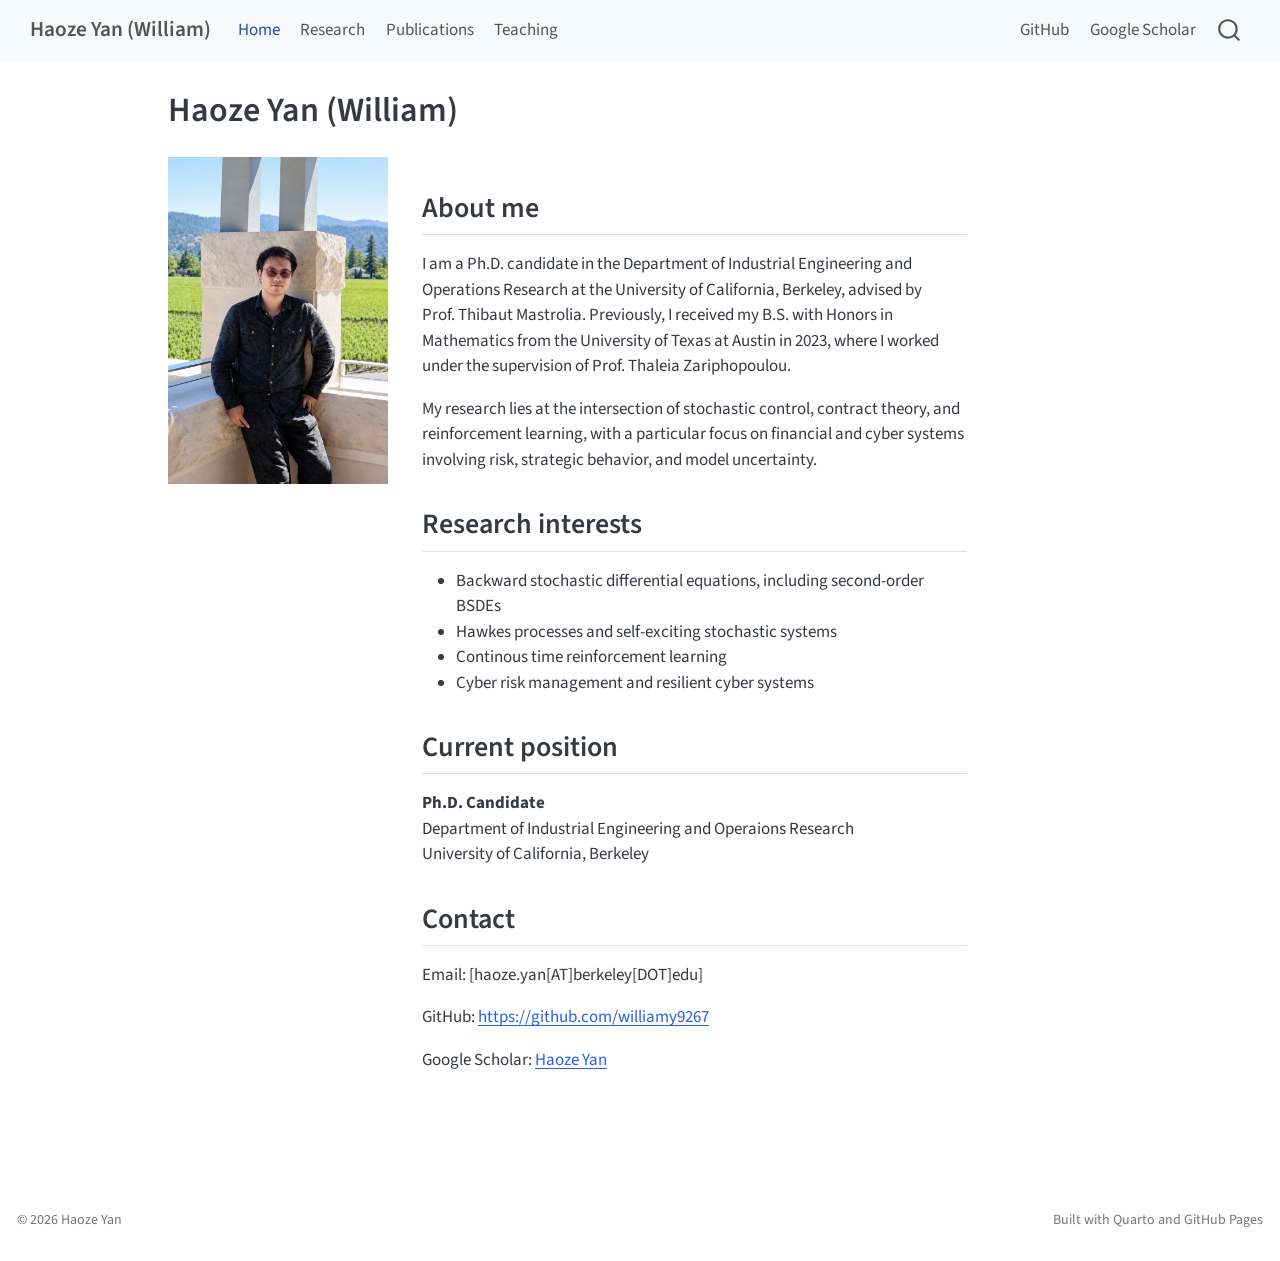
==== docs/index.html @ 3377d839 "Create Quarto academic website" ====
<!DOCTYPE html>
<html xmlns="http://www.w3.org/1999/xhtml" lang="en" xml:lang="en"><head>

<meta charset="utf-8">
<meta name="generator" content="quarto-1.9.38">

<meta name="viewport" content="width=device-width, initial-scale=1.0, user-scalable=yes">


<title>Haoze Yan (William)</title>
<style>
/* Default styles provided by pandoc.
** See https://pandoc.org/MANUAL.html#variables-for-html for config info.
*/
code{white-space: pre-wrap;}
span.smallcaps{font-variant: small-caps;}
div.columns{display: flex; gap: min(4vw, 1.5em);}
div.column{flex: auto; overflow-x: auto;}
div.hanging-indent{margin-left: 1.5em; text-indent: -1.5em;}
ul.task-list{list-style: none;}
ul.task-list li input[type="checkbox"] {
  width: 0.8em;
  margin: 0 0.8em 0.2em -1em; /* quarto-specific, see https://github.com/quarto-dev/quarto-cli/issues/4556 */ 
  vertical-align: middle;
}
</style>


<script src="site_libs/quarto-nav/quarto-nav.js"></script>
<script src="site_libs/quarto-nav/headroom.min.js"></script>
<script src="site_libs/clipboard/clipboard.min.js"></script>
<script src="site_libs/quarto-search/autocomplete.umd.js"></script>
<script src="site_libs/quarto-search/fuse.min.js"></script>
<script src="site_libs/quarto-search/quarto-search.js"></script>
<meta name="quarto:offset" content="./">
<script src="site_libs/quarto-html/quarto.js" type="module"></script>
<script src="site_libs/quarto-html/tabsets/tabsets.js" type="module"></script>
<script src="site_libs/quarto-html/popper.min.js"></script>
<script src="site_libs/quarto-html/tippy.umd.min.js"></script>
<script src="site_libs/quarto-html/anchor.min.js"></script>
<link href="site_libs/quarto-html/tippy.css" rel="stylesheet">
<link href="site_libs/quarto-html/quarto-syntax-highlighting-15634bcf2e68342d4ad2dfa704d543f6.css" rel="stylesheet" id="quarto-text-highlighting-styles">
<script src="site_libs/bootstrap/bootstrap.min.js"></script>
<link href="site_libs/bootstrap/bootstrap-icons.css" rel="stylesheet">
<link href="site_libs/bootstrap/bootstrap-a0f9fd0d421825b736dc1bbcbcba2219.min.css" rel="stylesheet" append-hash="true" id="quarto-bootstrap" data-mode="light">
<script id="quarto-search-options" type="application/json">{
  "location": "navbar",
  "copy-button": false,
  "collapse-after": 3,
  "panel-placement": "end",
  "type": "overlay",
  "limit": 50,
  "keyboard-shortcut": [
    "f",
    "/",
    "s"
  ],
  "show-item-context": false,
  "language": {
    "search-no-results-text": "No results",
    "search-matching-documents-text": "matching documents",
    "search-copy-link-title": "Copy link to search",
    "search-hide-matches-text": "Hide additional matches",
    "search-more-match-text": "more match in this document",
    "search-more-matches-text": "more matches in this document",
    "search-clear-button-title": "Clear",
    "search-text-placeholder": "",
    "search-detached-cancel-button-title": "Cancel",
    "search-submit-button-title": "Submit",
    "search-label": "Search"
  }
}</script>


<link rel="stylesheet" href="styles.css">
</head>

<body class="nav-fixed quarto-light">

<div id="quarto-search-results"></div>
  <header id="quarto-header" class="headroom fixed-top">
    <nav class="navbar navbar-expand-lg " data-bs-theme="dark">
      <div class="navbar-container container-fluid">
      <div class="navbar-brand-container mx-auto">
    <a class="navbar-brand" href="./index.html">
    <span class="navbar-title">Haoze Yan (William)</span>
    </a>
  </div>
            <div id="quarto-search" class="" title="Search"></div>
          <button class="navbar-toggler" type="button" data-bs-toggle="collapse" data-bs-target="#navbarCollapse" aria-controls="navbarCollapse" role="menu" aria-expanded="false" aria-label="Toggle navigation" onclick="if (window.quartoToggleHeadroom) { window.quartoToggleHeadroom(); }">
  <span class="navbar-toggler-icon"></span>
</button>
          <div class="collapse navbar-collapse" id="navbarCollapse">
            <ul class="navbar-nav navbar-nav-scroll me-auto">
  <li class="nav-item">
    <a class="nav-link active" href="./index.html" aria-current="page"> 
<span class="menu-text">Home</span></a>
  </li>  
  <li class="nav-item">
    <a class="nav-link" href="./research.html"> 
<span class="menu-text">Research</span></a>
  </li>  
  <li class="nav-item">
    <a class="nav-link" href="./publications.html"> 
<span class="menu-text">Publications</span></a>
  </li>  
  <li class="nav-item">
    <a class="nav-link" href="./teaching.html"> 
<span class="menu-text">Teaching</span></a>
  </li>  
</ul>
            <ul class="navbar-nav navbar-nav-scroll ms-auto">
  <li class="nav-item">
    <a class="nav-link" href="https://github.com/williamy9267"> 
<span class="menu-text">GitHub</span></a>
  </li>  
  <li class="nav-item">
    <a class="nav-link" href="https://scholar.google.com/citations?hl=en&amp;user=kVu8tmgAAAAJ"> 
<span class="menu-text">Google Scholar</span></a>
  </li>  
</ul>
          </div> <!-- /navcollapse -->
            <div class="quarto-navbar-tools">
</div>
      </div> <!-- /container-fluid -->
    </nav>
</header>
<!-- content -->
<div id="quarto-content" class="quarto-container page-columns page-rows-contents page-layout-article page-navbar">
<!-- sidebar -->
<!-- margin-sidebar -->
    <div id="quarto-margin-sidebar" class="sidebar margin-sidebar zindex-bottom">
        
    </div>
<!-- main -->
<main class="content" id="quarto-document-content">

<header id="title-block-header" class="quarto-title-block default">
<div class="quarto-title">
<h1 class="title">Haoze Yan (William)</h1>
</div>



<div class="quarto-title-meta">

    
  
    
  </div>
  


</header>


<div class="profile-container">
<div class="quarto-figure quarto-figure-center">
<figure class="figure">
<p><img src="images/website.jpg" class="img-fluid quarto-figure quarto-figure-center figure-img" alt="A photo of Haoze Yan" width="220"></p>
</figure>
</div>
<div class="profile-text">
<section id="about-me" class="level2">
<h2 class="anchored" data-anchor-id="about-me">About me</h2>
<p>I am a Ph.D.&nbsp;candidate in the Department of Industrial Engineering and Operations Research at the University of California, Berkeley, advised by Prof.&nbsp;Thibaut Mastrolia. Previously, I received my B.S. with Honors in Mathematics from the University of Texas at Austin in 2023, where I worked under the supervision of Prof.&nbsp;Thaleia Zariphopoulou.</p>
<p>My research lies at the intersection of stochastic control, contract theory, and reinforcement learning, with a particular focus on financial and cyber systems involving risk, strategic behavior, and model uncertainty.</p>
</section>
<section id="research-interests" class="level2">
<h2 class="anchored" data-anchor-id="research-interests">Research interests</h2>
<ul>
<li>Backward stochastic differential equations, including second-order BSDEs</li>
<li>Hawkes processes and self-exciting stochastic systems</li>
<li>Continous time reinforcement learning</li>
<li>Cyber risk management and resilient cyber systems</li>
</ul>
</section>
<section id="current-position" class="level2">
<h2 class="anchored" data-anchor-id="current-position">Current position</h2>
<p><strong>Ph.D.&nbsp;Candidate</strong><br>
Department of Industrial Engineering and Operaions Research<br>
University of California, Berkeley</p>
</section>
<section id="contact" class="level2">
<h2 class="anchored" data-anchor-id="contact">Contact</h2>
<p>Email: [haoze.yan[AT]berkeley[DOT]edu]</p>
<p>GitHub: <a href="https://github.com/williamy9267">https://github.com/williamy9267</a></p>
<p>Google Scholar: <a href="https://scholar.google.com/citations?hl=en&amp;user=kVu8tmgAAAAJ">Haoze Yan</a></p>
</section>
</div>
</div>



</main> <!-- /main -->
<script id="quarto-html-after-body" type="application/javascript">
  window.document.addEventListener("DOMContentLoaded", function (event) {
    const icon = "";
    const anchorJS = new window.AnchorJS();
    anchorJS.options = {
      placement: 'right',
      icon: icon
    };
    anchorJS.add('.anchored');
    const isCodeAnnotation = (el) => {
      for (const clz of el.classList) {
        if (clz.startsWith('code-annotation-')) {                     
          return true;
        }
      }
      return false;
    }
    const onCopySuccess = function(e) {
      // button target
      const button = e.trigger;
      // don't keep focus
      button.blur();
      // flash "checked"
      button.classList.add('code-copy-button-checked');
      var currentTitle = button.getAttribute("title");
      button.setAttribute("title", "Copied!");
      let tooltip;
      if (window.bootstrap) {
        button.setAttribute("data-bs-toggle", "tooltip");
        button.setAttribute("data-bs-placement", "left");
        button.setAttribute("data-bs-title", "Copied!");
        tooltip = new bootstrap.Tooltip(button, 
          { trigger: "manual", 
            customClass: "code-copy-button-tooltip",
            offset: [0, -8]});
        tooltip.show();    
      }
      setTimeout(function() {
        if (tooltip) {
          tooltip.hide();
          button.removeAttribute("data-bs-title");
          button.removeAttribute("data-bs-toggle");
          button.removeAttribute("data-bs-placement");
        }
        button.setAttribute("title", currentTitle);
        button.classList.remove('code-copy-button-checked');
      }, 1000);
      // clear code selection
      e.clearSelection();
    }
    const getTextToCopy = function(trigger) {
      const outerScaffold = trigger.parentElement.cloneNode(true);
      const codeEl = outerScaffold.querySelector('code');
      for (const childEl of codeEl.children) {
        if (isCodeAnnotation(childEl)) {
          childEl.remove();
        }
      }
      return codeEl.innerText;
    }
    const clipboard = new window.ClipboardJS('.code-copy-button:not([data-in-quarto-modal])', {
      text: getTextToCopy
    });
    clipboard.on('success', onCopySuccess);
    if (window.document.getElementById('quarto-embedded-source-code-modal')) {
      const clipboardModal = new window.ClipboardJS('.code-copy-button[data-in-quarto-modal]', {
        text: getTextToCopy,
        container: window.document.getElementById('quarto-embedded-source-code-modal')
      });
      clipboardModal.on('success', onCopySuccess);
    }
      var localhostRegex = new RegExp(/^(?:http|https):\/\/localhost\:?[0-9]*\//);
      var mailtoRegex = new RegExp(/^mailto:/);
        var filterRegex = new RegExp('/' + window.location.host + '/');
      var isInternal = (href) => {
          return filterRegex.test(href) || localhostRegex.test(href) || mailtoRegex.test(href);
      }
      // Inspect non-navigation links and adorn them if external
     var links = window.document.querySelectorAll('a[href]:not(.nav-link):not(.navbar-brand):not(.toc-action):not(.sidebar-link):not(.sidebar-item-toggle):not(.pagination-link):not(.no-external):not([aria-hidden]):not(.dropdown-item):not(.quarto-navigation-tool):not(.about-link)');
      for (var i=0; i<links.length; i++) {
        const link = links[i];
        if (!isInternal(link.href)) {
          // undo the damage that might have been done by quarto-nav.js in the case of
          // links that we want to consider external
          if (link.dataset.originalHref !== undefined) {
            link.href = link.dataset.originalHref;
          }
        }
      }
    function tippyHover(el, contentFn, onTriggerFn, onUntriggerFn) {
      const config = {
        allowHTML: true,
        maxWidth: 500,
        delay: 100,
        arrow: false,
        appendTo: function(el) {
            return el.parentElement;
        },
        interactive: true,
        interactiveBorder: 10,
        theme: 'quarto',
        placement: 'bottom-start',
      };
      if (contentFn) {
        config.content = contentFn;
      }
      if (onTriggerFn) {
        config.onTrigger = onTriggerFn;
      }
      if (onUntriggerFn) {
        config.onUntrigger = onUntriggerFn;
      }
      window.tippy(el, config); 
    }
    const noterefs = window.document.querySelectorAll('a[role="doc-noteref"]');
    for (var i=0; i<noterefs.length; i++) {
      const ref = noterefs[i];
      tippyHover(ref, function() {
        // use id or data attribute instead here
        let href = ref.getAttribute('data-footnote-href') || ref.getAttribute('href');
        try { href = new URL(href).hash; } catch {}
        const id = href.replace(/^#\/?/, "");
        const note = window.document.getElementById(id);
        if (note) {
          return note.innerHTML;
        } else {
          return "";
        }
      });
    }
    const xrefs = window.document.querySelectorAll('a.quarto-xref');
    const processXRef = (id, note) => {
      // Strip column container classes
      const stripColumnClz = (el) => {
        el.classList.remove("page-full", "page-columns");
        if (el.children) {
          for (const child of el.children) {
            stripColumnClz(child);
          }
        }
      }
      stripColumnClz(note)
      if (id === null || id.startsWith('sec-')) {
        // Special case sections, only their first couple elements
        const container = document.createElement("div");
        if (note.children && note.children.length > 2) {
          container.appendChild(note.children[0].cloneNode(true));
          for (let i = 1; i < note.children.length; i++) {
            const child = note.children[i];
            if (child.tagName === "P" && child.innerText === "") {
              continue;
            } else {
              container.appendChild(child.cloneNode(true));
              break;
            }
          }
          if (window.Quarto?.typesetMath) {
            window.Quarto.typesetMath(container);
          }
          return container.innerHTML
        } else {
          if (window.Quarto?.typesetMath) {
            window.Quarto.typesetMath(note);
          }
          return note.innerHTML;
        }
      } else {
        // Remove any anchor links if they are present
        const anchorLink = note.querySelector('a.anchorjs-link');
        if (anchorLink) {
          anchorLink.remove();
        }
        if (window.Quarto?.typesetMath) {
          window.Quarto.typesetMath(note);
        }
        if (note.classList.contains("callout")) {
          return note.outerHTML;
        } else {
          return note.innerHTML;
        }
      }
    }
    for (var i=0; i<xrefs.length; i++) {
      const xref = xrefs[i];
      tippyHover(xref, undefined, function(instance) {
        instance.disable();
        let url = xref.getAttribute('href');
        let hash = undefined; 
        if (url.startsWith('#')) {
          hash = url;
        } else {
          try { hash = new URL(url).hash; } catch {}
        }
        if (hash) {
          const id = hash.replace(/^#\/?/, "");
          const note = window.document.getElementById(id);
          if (note !== null) {
            try {
              const html = processXRef(id, note.cloneNode(true));
              instance.setContent(html);
            } finally {
              instance.enable();
              instance.show();
            }
          } else {
            // See if we can fetch this
            fetch(url.split('#')[0])
            .then(res => res.text())
            .then(html => {
              const parser = new DOMParser();
              const htmlDoc = parser.parseFromString(html, "text/html");
              const note = htmlDoc.getElementById(id);
              if (note !== null) {
                const html = processXRef(id, note);
                instance.setContent(html);
              } 
            }).finally(() => {
              instance.enable();
              instance.show();
            });
          }
        } else {
          // See if we can fetch a full url (with no hash to target)
          // This is a special case and we should probably do some content thinning / targeting
          fetch(url)
          .then(res => res.text())
          .then(html => {
            const parser = new DOMParser();
            const htmlDoc = parser.parseFromString(html, "text/html");
            const note = htmlDoc.querySelector('main.content');
            if (note !== null) {
              // This should only happen for chapter cross references
              // (since there is no id in the URL)
              // remove the first header
              if (note.children.length > 0 && note.children[0].tagName === "HEADER") {
                note.children[0].remove();
              }
              const html = processXRef(null, note);
              instance.setContent(html);
            } 
          }).finally(() => {
            instance.enable();
            instance.show();
          });
        }
      }, function(instance) {
      });
    }
        let selectedAnnoteEl;
        const selectorForAnnotation = ( cell, annotation) => {
          let cellAttr = 'data-code-cell="' + cell + '"';
          let lineAttr = 'data-code-annotation="' +  annotation + '"';
          const selector = 'span[' + cellAttr + '][' + lineAttr + ']';
          return selector;
        }
        const selectCodeLines = (annoteEl) => {
          const doc = window.document;
          const targetCell = annoteEl.getAttribute("data-target-cell");
          const targetAnnotation = annoteEl.getAttribute("data-target-annotation");
          const annoteSpan = window.document.querySelector(selectorForAnnotation(targetCell, targetAnnotation));
          const lines = annoteSpan.getAttribute("data-code-lines").split(",");
          const lineIds = lines.map((line) => {
            return targetCell + "-" + line;
          })
          let top = null;
          let height = null;
          let parent = null;
          if (lineIds.length > 0) {
              //compute the position of the single el (top and bottom and make a div)
              const el = window.document.getElementById(lineIds[0]);
              top = el.offsetTop;
              height = el.offsetHeight;
              parent = el.parentElement.parentElement;
            if (lineIds.length > 1) {
              const lastEl = window.document.getElementById(lineIds[lineIds.length - 1]);
              const bottom = lastEl.offsetTop + lastEl.offsetHeight;
              height = bottom - top;
            }
            if (top !== null && height !== null && parent !== null) {
              // cook up a div (if necessary) and position it 
              let div = window.document.getElementById("code-annotation-line-highlight");
              if (div === null) {
                div = window.document.createElement("div");
                div.setAttribute("id", "code-annotation-line-highlight");
                div.style.position = 'absolute';
                parent.appendChild(div);
              }
              div.style.top = top - 2 + "px";
              div.style.height = height + 4 + "px";
              div.style.left = 0;
              let gutterDiv = window.document.getElementById("code-annotation-line-highlight-gutter");
              if (gutterDiv === null) {
                gutterDiv = window.document.createElement("div");
                gutterDiv.setAttribute("id", "code-annotation-line-highlight-gutter");
                gutterDiv.style.position = 'absolute';
                const codeCell = window.document.getElementById(targetCell);
                const gutter = codeCell.querySelector('.code-annotation-gutter');
                gutter.appendChild(gutterDiv);
              }
              gutterDiv.style.top = top - 2 + "px";
              gutterDiv.style.height = height + 4 + "px";
            }
            selectedAnnoteEl = annoteEl;
          }
        };
        const unselectCodeLines = () => {
          const elementsIds = ["code-annotation-line-highlight", "code-annotation-line-highlight-gutter"];
          elementsIds.forEach((elId) => {
            const div = window.document.getElementById(elId);
            if (div) {
              div.remove();
            }
          });
          selectedAnnoteEl = undefined;
        };
          // Handle positioning of the toggle
      window.addEventListener(
        "resize",
        throttle(() => {
          elRect = undefined;
          if (selectedAnnoteEl) {
            selectCodeLines(selectedAnnoteEl);
          }
        }, 10)
      );
      function throttle(fn, ms) {
      let throttle = false;
      let timer;
        return (...args) => {
          if(!throttle) { // first call gets through
              fn.apply(this, args);
              throttle = true;
          } else { // all the others get throttled
              if(timer) clearTimeout(timer); // cancel #2
              timer = setTimeout(() => {
                fn.apply(this, args);
                timer = throttle = false;
              }, ms);
          }
        };
      }
        // Attach click handler to the DT
        const annoteDls = window.document.querySelectorAll('dt[data-target-cell]');
        for (const annoteDlNode of annoteDls) {
          annoteDlNode.addEventListener('click', (event) => {
            const clickedEl = event.target;
            if (clickedEl !== selectedAnnoteEl) {
              unselectCodeLines();
              const activeEl = window.document.querySelector('dt[data-target-cell].code-annotation-active');
              if (activeEl) {
                activeEl.classList.remove('code-annotation-active');
              }
              selectCodeLines(clickedEl);
              clickedEl.classList.add('code-annotation-active');
            } else {
              // Unselect the line
              unselectCodeLines();
              clickedEl.classList.remove('code-annotation-active');
            }
          });
        }
    const findCites = (el) => {
      const parentEl = el.parentElement;
      if (parentEl) {
        const cites = parentEl.dataset.cites;
        if (cites) {
          return {
            el,
            cites: cites.split(' ')
          };
        } else {
          return findCites(el.parentElement)
        }
      } else {
        return undefined;
      }
    };
    var bibliorefs = window.document.querySelectorAll('a[role="doc-biblioref"]');
    for (var i=0; i<bibliorefs.length; i++) {
      const ref = bibliorefs[i];
      const citeInfo = findCites(ref);
      if (citeInfo) {
        tippyHover(citeInfo.el, function() {
          var popup = window.document.createElement('div');
          citeInfo.cites.forEach(function(cite) {
            var citeDiv = window.document.createElement('div');
            citeDiv.classList.add('hanging-indent');
            citeDiv.classList.add('csl-entry');
            var biblioDiv = window.document.getElementById('ref-' + cite);
            if (biblioDiv) {
              citeDiv.innerHTML = biblioDiv.innerHTML;
            }
            popup.appendChild(citeDiv);
          });
          return popup.innerHTML;
        });
      }
    }
  });
  </script>
</div> <!-- /content -->
<footer class="footer">
  <div class="nav-footer">
    <div class="nav-footer-left">
<p>© 2026 Haoze Yan</p>
</div>   
    <div class="nav-footer-center">
      &nbsp;
    </div>
    <div class="nav-footer-right">
<p>Built with Quarto and GitHub Pages</p>
</div>
  </div>
</footer>




</body></html>
---- docs/site_libs/quarto-html/tippy.css ----
.tippy-box[data-animation=fade][data-state=hidden]{opacity:0}[data-tippy-root]{max-width:calc(100vw - 10px)}.tippy-box{position:relative;background-color:#333;color:#fff;border-radius:4px;font-size:14px;line-height:1.4;white-space:normal;outline:0;transition-property:transform,visibility,opacity}.tippy-box[data-placement^=top]>.tippy-arrow{bottom:0}.tippy-box[data-placement^=top]>.tippy-arrow:before{bottom:-7px;left:0;border-width:8px 8px 0;border-top-color:initial;transform-origin:center top}.tippy-box[data-placement^=bottom]>.tippy-arrow{top:0}.tippy-box[data-placement^=bottom]>.tippy-arrow:before{top:-7px;left:0;border-width:0 8px 8px;border-bottom-color:initial;transform-origin:center bottom}.tippy-box[data-placement^=left]>.tippy-arrow{right:0}.tippy-box[data-placement^=left]>.tippy-arrow:before{border-width:8px 0 8px 8px;border-left-color:initial;right:-7px;transform-origin:center left}.tippy-box[data-placement^=right]>.tippy-arrow{left:0}.tippy-box[data-placement^=right]>.tippy-arrow:before{left:-7px;border-width:8px 8px 8px 0;border-right-color:initial;transform-origin:center right}.tippy-box[data-inertia][data-state=visible]{transition-timing-function:cubic-bezier(.54,1.5,.38,1.11)}.tippy-arrow{width:16px;height:16px;color:#333}.tippy-arrow:before{content:"";position:absolute;border-color:transparent;border-style:solid}.tippy-content{position:relative;padding:5px 9px;z-index:1}
---- docs/site_libs/quarto-html/quarto-syntax-highlighting-15634bcf2e68342d4ad2dfa704d543f6.css ----
/* quarto syntax highlight colors */
:root {
  --quarto-hl-ot-color: #003B4F;
  --quarto-hl-at-color: #657422;
  --quarto-hl-ss-color: #20794D;
  --quarto-hl-an-color: #5E5E5E;
  --quarto-hl-fu-color: #4758AB;
  --quarto-hl-st-color: #20794D;
  --quarto-hl-cf-color: #003B4F;
  --quarto-hl-op-color: #5E5E5E;
  --quarto-hl-er-color: #AD0000;
  --quarto-hl-bn-color: #AD0000;
  --quarto-hl-al-color: #AD0000;
  --quarto-hl-va-color: #111111;
  --quarto-hl-bu-color: inherit;
  --quarto-hl-ex-color: inherit;
  --quarto-hl-pp-color: #AD0000;
  --quarto-hl-in-color: #5E5E5E;
  --quarto-hl-vs-color: #20794D;
  --quarto-hl-wa-color: #5E5E5E;
  --quarto-hl-do-color: #5E5E5E;
  --quarto-hl-im-color: #00769E;
  --quarto-hl-ch-color: #20794D;
  --quarto-hl-dt-color: #AD0000;
  --quarto-hl-fl-color: #AD0000;
  --quarto-hl-co-color: #5E5E5E;
  --quarto-hl-cv-color: #5E5E5E;
  --quarto-hl-cn-color: #8f5902;
  --quarto-hl-sc-color: #5E5E5E;
  --quarto-hl-dv-color: #AD0000;
  --quarto-hl-kw-color: #003B4F;
}

/* other quarto variables */
:root {
  --quarto-font-monospace: SFMono-Regular, Menlo, Monaco, Consolas, "Liberation Mono", "Courier New", monospace;
}

/* syntax highlight based on Pandoc's rules */
pre > code.sourceCode > span {
  color: #003B4F;
}

code.sourceCode > span {
  color: #003B4F;
}

div.sourceCode,
div.sourceCode pre.sourceCode {
  color: #003B4F;
}

/* Normal */
code span {
  color: #003B4F;
}

/* Alert */
code span.al {
  color: #AD0000;
  font-style: inherit;
}

/* Annotation */
code span.an {
  color: #5E5E5E;
  font-style: inherit;
}

/* Attribute */
code span.at {
  color: #657422;
  font-style: inherit;
}

/* BaseN */
code span.bn {
  color: #AD0000;
  font-style: inherit;
}

/* BuiltIn */
code span.bu {
  font-style: inherit;
}

/* ControlFlow */
code span.cf {
  color: #003B4F;
  font-weight: bold;
  font-style: inherit;
}

/* Char */
code span.ch {
  color: #20794D;
  font-style: inherit;
}

/* Constant */
code span.cn {
  color: #8f5902;
  font-style: inherit;
}

/* Comment */
code span.co {
  color: #5E5E5E;
  font-style: inherit;
}

/* CommentVar */
code span.cv {
  color: #5E5E5E;
  font-style: italic;
}

/* Documentation */
code span.do {
  color: #5E5E5E;
  font-style: italic;
}

/* DataType */
code span.dt {
  color: #AD0000;
  font-style: inherit;
}

/* DecVal */
code span.dv {
  color: #AD0000;
  font-style: inherit;
}

/* Error */
code span.er {
  color: #AD0000;
  font-style: inherit;
}

/* Extension */
code span.ex {
  font-style: inherit;
}

/* Float */
code span.fl {
  color: #AD0000;
  font-style: inherit;
}

/* Function */
code span.fu {
  color: #4758AB;
  font-style: inherit;
}

/* Import */
code span.im {
  color: #00769E;
  font-style: inherit;
}

/* Information */
code span.in {
  color: #5E5E5E;
  font-style: inherit;
}

/* Keyword */
code span.kw {
  color: #003B4F;
  font-weight: bold;
  font-style: inherit;
}

/* Operator */
code span.op {
  color: #5E5E5E;
  font-style: inherit;
}

/* Other */
code span.ot {
  color: #003B4F;
  font-style: inherit;
}

/* Preprocessor */
code span.pp {
  color: #AD0000;
  font-style: inherit;
}

/* SpecialChar */
code span.sc {
  color: #5E5E5E;
  font-style: inherit;
}

/* SpecialString */
code span.ss {
  color: #20794D;
  font-style: inherit;
}

/* String */
code span.st {
  color: #20794D;
  font-style: inherit;
}

/* Variable */
code span.va {
  color: #111111;
  font-style: inherit;
}

/* VerbatimString */
code span.vs {
  color: #20794D;
  font-style: inherit;
}

/* Warning */
code span.wa {
  color: #5E5E5E;
  font-style: italic;
}

.prevent-inlining {
  content: "</";
}

/*# sourceMappingURL=f23921c56f73e400b49028c9186a1aa0.css.map */
---- docs/styles.css ----
.navbar-title {
  font-weight: 600;
}

h1, h2, h3 {
  font-weight: 600;
}

body {
  font-size: 17px;
}

.quarto-title-block .quarto-title-banner {
  padding-top: 2rem;
  padding-bottom: 2rem;
}

.profile-container {
  display: flex;
  align-items: flex-start;
  gap: 2rem;
  margin-top: 1.5rem;
  margin-bottom: 2rem;
}

.profile-photo {
  width: 220px;
  max-width: 100%;
  border-radius: 8px;
}

.profile-text {
  flex: 1;
}

/* Mobile view */
@media (max-width: 768px) {
  .profile-container {
    flex-direction: column;
  }

  .profile-photo {
    width: 180px;
  }
}
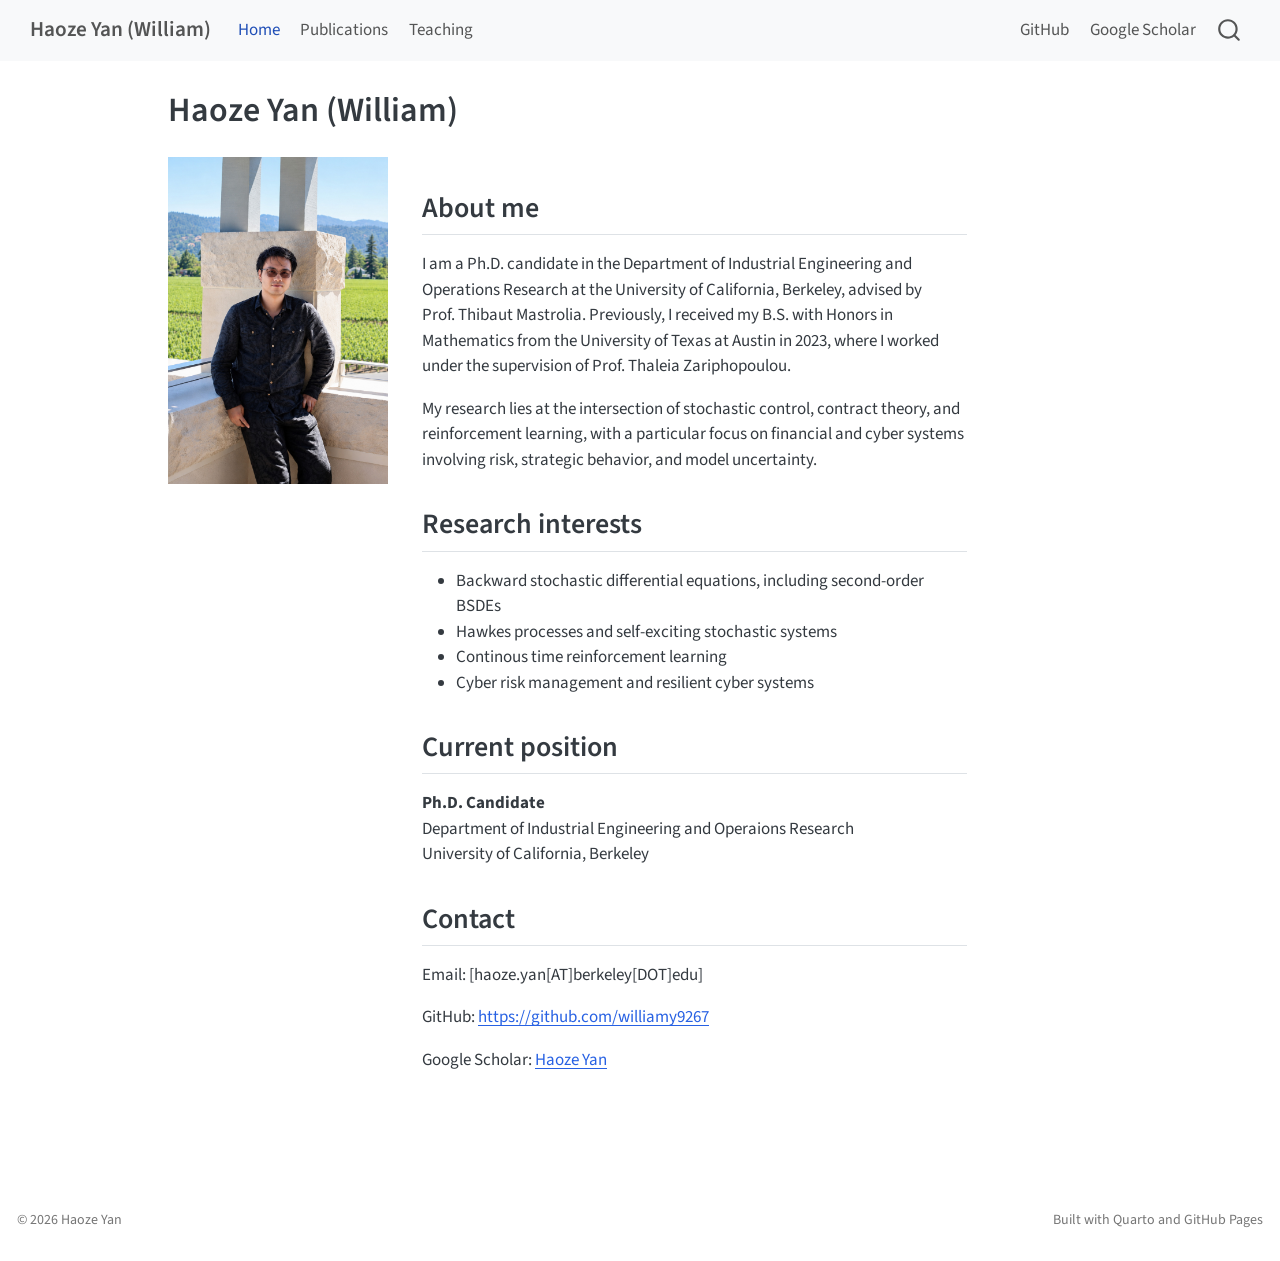
==== commit b545699a: "Update website" ====
--- a/docs/index.html
+++ b/docs/index.html
@@ -95,10 +95,6 @@
   <li class="nav-item">
     <a class="nav-link active" href="./index.html" aria-current="page"> 
 <span class="menu-text">Home</span></a>
-  </li>  
-  <li class="nav-item">
-    <a class="nav-link" href="./research.html"> 
-<span class="menu-text">Research</span></a>
   </li>  
   <li class="nav-item">
     <a class="nav-link" href="./publications.html"> 
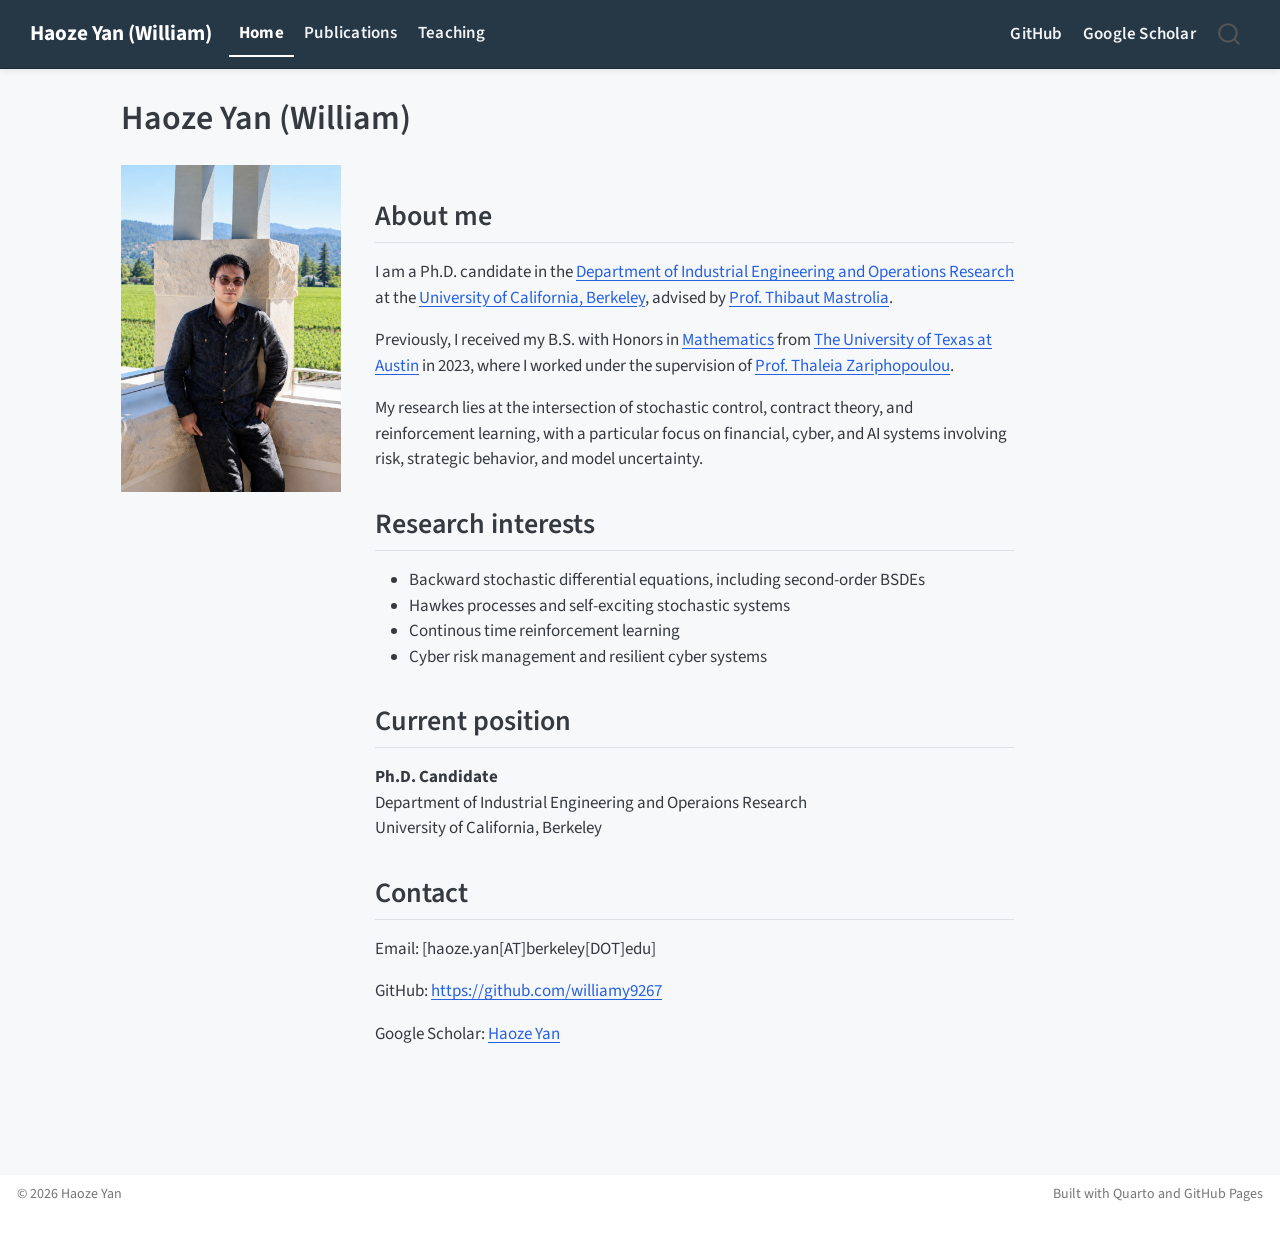
==== commit 0cbce799: "Update website" ====
--- a/docs/index.html
+++ b/docs/index.html
@@ -42,7 +42,7 @@
 <link href="site_libs/quarto-html/quarto-syntax-highlighting-15634bcf2e68342d4ad2dfa704d543f6.css" rel="stylesheet" id="quarto-text-highlighting-styles">
 <script src="site_libs/bootstrap/bootstrap.min.js"></script>
 <link href="site_libs/bootstrap/bootstrap-icons.css" rel="stylesheet">
-<link href="site_libs/bootstrap/bootstrap-a0f9fd0d421825b736dc1bbcbcba2219.min.css" rel="stylesheet" append-hash="true" id="quarto-bootstrap" data-mode="light">
+<link href="site_libs/bootstrap/bootstrap-e753520c64b5ee55a1c42a9caa0bb735.min.css" rel="stylesheet" append-hash="true" id="quarto-bootstrap" data-mode="light">
 <script id="quarto-search-options" type="application/json">{
   "location": "navbar",
   "copy-button": false,
@@ -159,8 +159,9 @@
 <div class="profile-text">
 <section id="about-me" class="level2">
 <h2 class="anchored" data-anchor-id="about-me">About me</h2>
-<p>I am a Ph.D.&nbsp;candidate in the Department of Industrial Engineering and Operations Research at the University of California, Berkeley, advised by Prof.&nbsp;Thibaut Mastrolia. Previously, I received my B.S. with Honors in Mathematics from the University of Texas at Austin in 2023, where I worked under the supervision of Prof.&nbsp;Thaleia Zariphopoulou.</p>
-<p>My research lies at the intersection of stochastic control, contract theory, and reinforcement learning, with a particular focus on financial and cyber systems involving risk, strategic behavior, and model uncertainty.</p>
+<p>I am a Ph.D.&nbsp;candidate in the <a href="https://ieor.berkeley.edu/">Department of Industrial Engineering and Operations Research</a> at the <a href="https://www.berkeley.edu/">University of California, Berkeley</a>, advised by <a href="https://ieor.berkeley.edu/people/thibaut-mastrolia/">Prof.&nbsp;Thibaut Mastrolia</a>.</p>
+<p>Previously, I received my B.S. with Honors in <a href="https://math.utexas.edu/">Mathematics</a> from <a href="https://www.utexas.edu/">The University of Texas at Austin</a> in 2023, where I worked under the supervision of <a href="https://math.utexas.edu/directory/thaleia-zariphopoulou">Prof.&nbsp;Thaleia Zariphopoulou</a>.</p>
+<p>My research lies at the intersection of stochastic control, contract theory, and reinforcement learning, with a particular focus on financial, cyber, and AI systems involving risk, strategic behavior, and model uncertainty.</p>
 </section>
 <section id="research-interests" class="level2">
 <h2 class="anchored" data-anchor-id="research-interests">Research interests</h2>
--- a/docs/styles.css
+++ b/docs/styles.css
@@ -8,6 +8,7 @@
 
 body {
   font-size: 17px;
+  background-color: #f7f8fa;
 }
 
 .quarto-title-block .quarto-title-banner {
@@ -42,4 +43,58 @@
   .profile-photo {
     width: 180px;
   }
+}
+
+/* ---------- Navbar ---------- */
+
+.navbar {
+  background-color: #263746 !important;
+  border-bottom: 1px solid #1d2a35;
+  box-shadow: 0 2px 6px rgba(0, 0, 0, 0.08);
+}
+
+/* Website name */
+.navbar-title {
+  color: #ffffff !important;
+  font-weight: 700;
+}
+
+/* Navigation tabs */
+.navbar-nav .nav-link {
+  color: #f1f3f5 !important;
+  font-weight: 600;
+  letter-spacing: 0.2px;
+}
+
+/* Hover */
+.navbar-nav .nav-link:hover {
+  color: #ffffff !important;
+}
+
+/* Current/active page */
+.navbar-nav .nav-link.active {
+  color: #ffffff !important;
+  font-weight: 700;
+  border-bottom: 2px solid #ffffff;
+}
+
+/* Mobile menu button */
+.navbar-toggler {
+  filter: invert(1);
+}
+
+
+/* ---------- Page background ---------- */
+
+body {
+  font-size: 17px;
+  background-color: #f7f8fa;
+}
+
+.navbar {
+  background-color: #263746 !important;
+  border-bottom: 1px solid #1d2a35;
+  box-shadow: 0 2px 6px rgba(0, 0, 0, 0.08);
+  padding-top: 0.65rem;
+  padding-bottom: 0.65rem;
 }
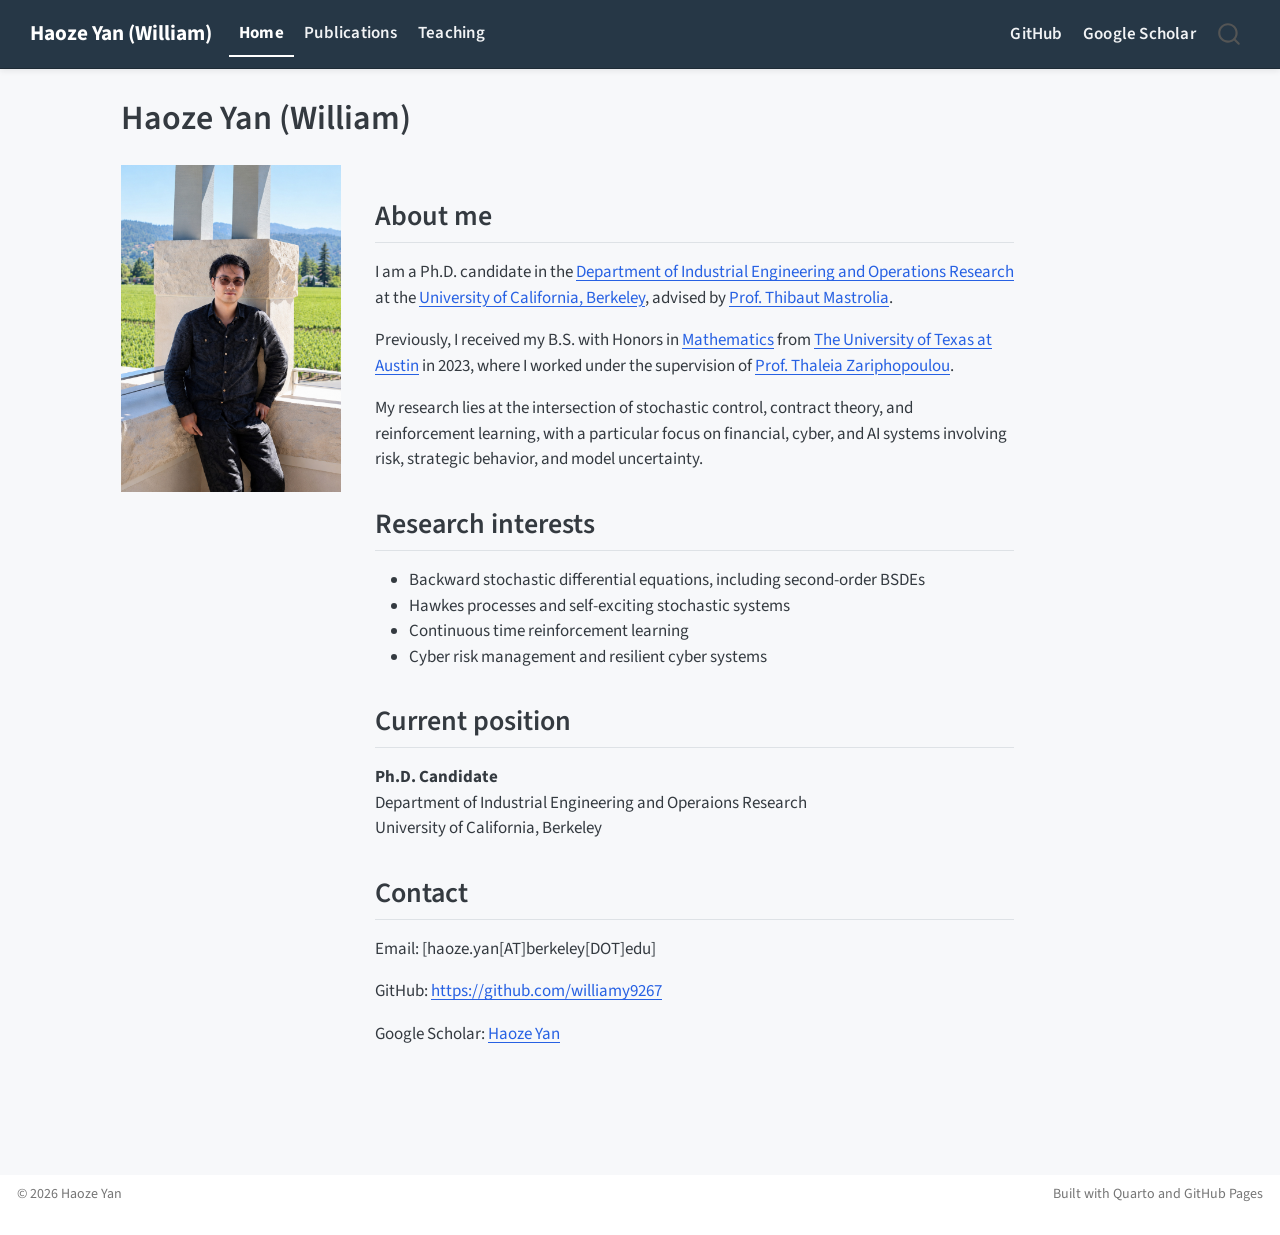
==== commit ab59590f: "Update website" ====
--- a/docs/index.html
+++ b/docs/index.html
@@ -168,7 +168,7 @@
 <ul>
 <li>Backward stochastic differential equations, including second-order BSDEs</li>
 <li>Hawkes processes and self-exciting stochastic systems</li>
-<li>Continous time reinforcement learning</li>
+<li>Continuous time reinforcement learning</li>
 <li>Cyber risk management and resilient cyber systems</li>
 </ul>
 </section>
